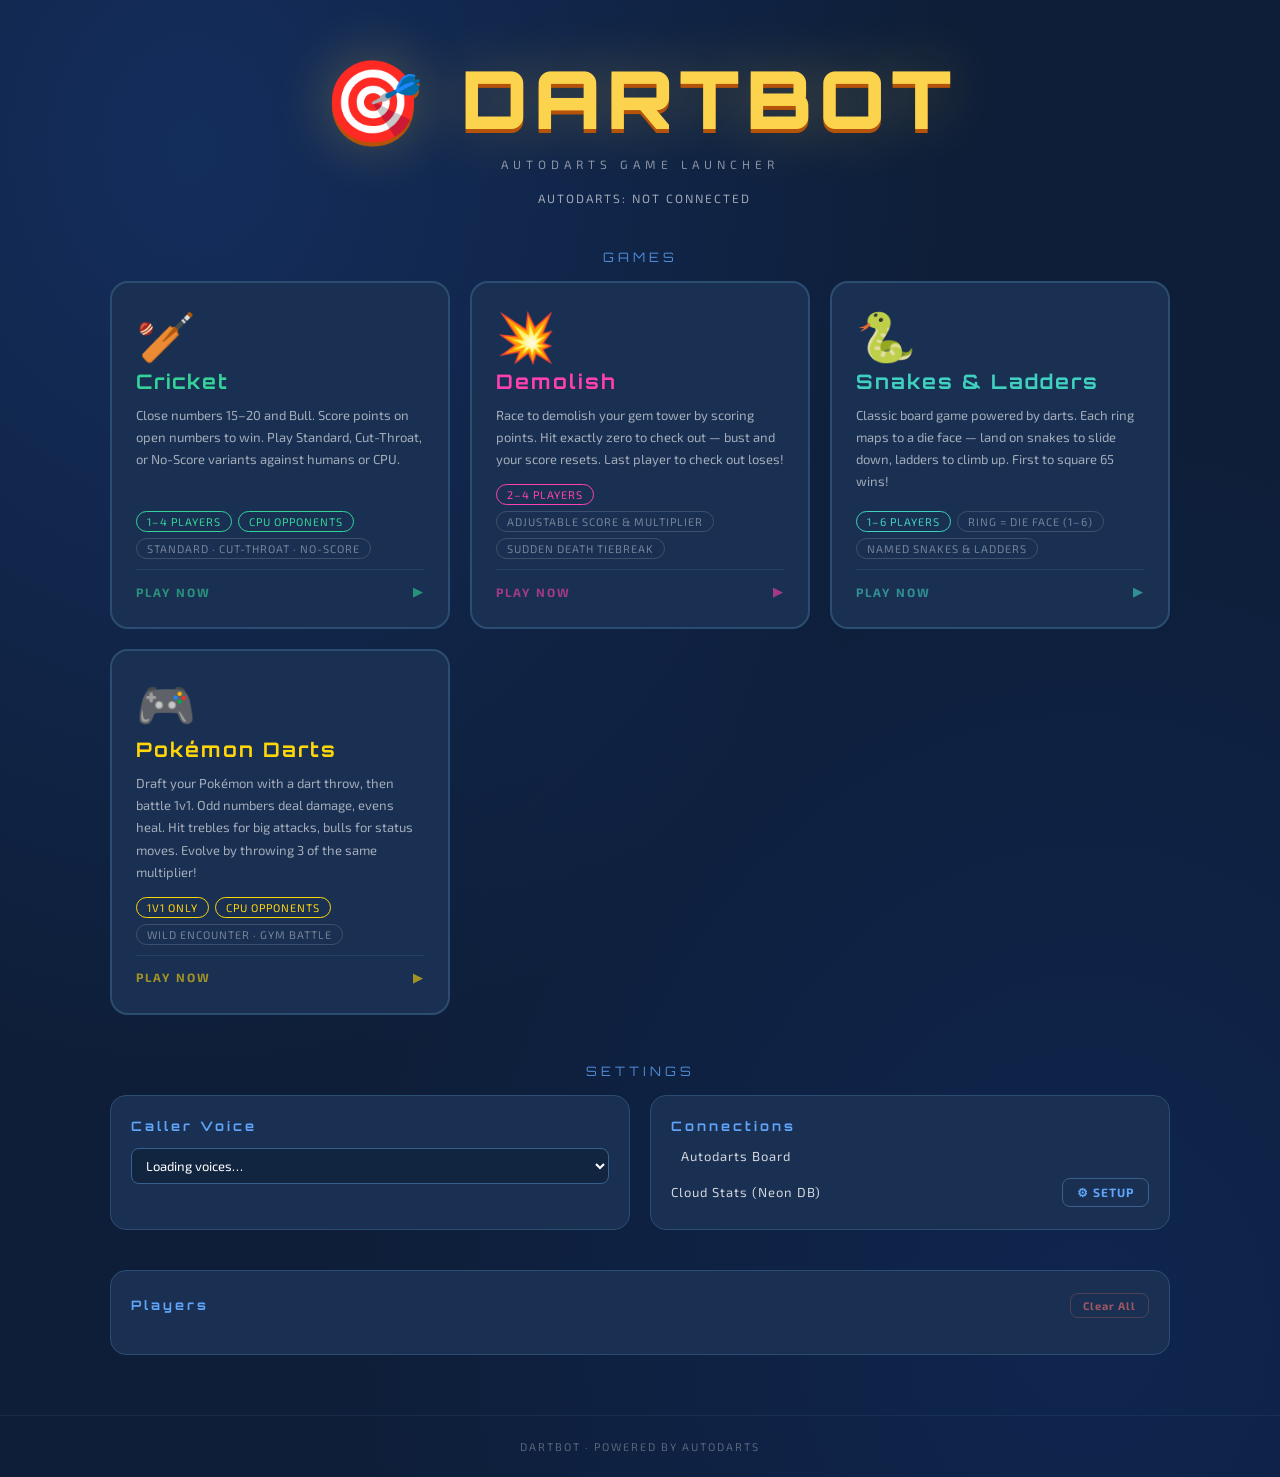
==== index.html @ d6255351 "Adjusting Cricket" ====
<!DOCTYPE html>
<html lang="en">
<head>
<meta charset="UTF-8">
<meta name="viewport" content="width=device-width, initial-scale=1.0">
<title>DartBot — Autodarts Games</title>
<link rel="icon" href="data:image/svg+xml,<svg xmlns=%22http://www.w3.org/2000/svg%22 viewBox=%220 0 100 100%22><text y=%22.9em%22 font-size=%2290%22>🎯</text></svg>">
<link href="https://fonts.googleapis.com/css2?family=Orbitron:wght@400;700;900&family=Exo+2:wght@300;400;600;700;900&family=Share+Tech+Mono&display=swap" rel="stylesheet">
<link rel="stylesheet" href="assets/css/game.css">
<script src="assets/js/autodarts.js"></script>
<script src="assets/js/utils.js"></script>
<style>
:root {
  --bg:#0e1e38; --bg2:#122540; --surface:#1a3052; --surface2:#1f3a62;
  --border:#2c4d72; --border2:#3a618e;
  --gold:#fcd34d; --gold-dim:#b45309;
  --text:#ffffff; --muted:#ffffff;
  --green:#34d399; --red:#f87171; --blue:#60a5fa; --amber:#fbbf24;
}

*{box-sizing:border-box;margin:0;padding:0;}

body {
  background: var(--bg);
  background-image:
    radial-gradient(ellipse at 15% 10%, rgba(40,100,220,.22) 0%, transparent 50%),
    radial-gradient(ellipse at 85% 90%, rgba(20,70,180,.18) 0%, transparent 50%);
  color: var(--text);
  font-family: 'Exo 2', sans-serif;
  min-height: 100vh;
  overflow-y: auto;
}

/* ── HEADER ── */
.header {
  display: flex;
  flex-direction: column;
  align-items: center;
  padding: 48px 24px 36px;
  text-align: center;
}
.logo {
  font-family: 'Orbitron', monospace;
  font-size: clamp(36px, 7vw, 80px);
  font-weight: 900;
  color: var(--gold);
  text-shadow: 0 4px 0 var(--gold-dim), 0 0 60px rgba(252,211,77,.3);
  letter-spacing: 6px;
}
.tagline {
  font-size: 12px;
  letter-spacing: 5px;
  text-transform: uppercase;
  color: var(--muted);
  opacity: .5;
  margin-top: 8px;
}
.ws-bar {
  display: flex;
  align-items: center;
  gap: 8px;
  font-size: 12px;
  letter-spacing: 2px;
  text-transform: uppercase;
  color: var(--muted);
  opacity: .6;
  margin-top: 20px;
}

/* ── SECTION LABEL ── */
.section-label {
  font-family: 'Orbitron', monospace;
  font-size: 13px;
  letter-spacing: 4px;
  color: var(--blue);
  opacity: .8;
  text-align: center;
  margin: 8px 0 16px;
}

/* ── MAIN LAYOUT ── */
.page-content {
  max-width: 1100px;
  margin: 0 auto;
  padding: 0 20px 60px;
  display: flex;
  flex-direction: column;
  gap: 40px;
}

/* ── GAME CARDS ── */
.games-grid {
  display: grid;
  grid-template-columns: repeat(auto-fit, minmax(280px, 1fr));
  gap: 20px;
}
.game-card {
  background: var(--surface);
  border: 2px solid var(--border);
  border-radius: 18px;
  padding: 28px 24px;
  display: flex;
  flex-direction: column;
  gap: 10px;
  text-decoration: none;
  color: var(--text);
  transition: all .2s;
  cursor: pointer;
  position: relative;
  overflow: hidden;
}
.game-card::before {
  content: '';
  position: absolute;
  top: 0; left: 0; right: 0;
  height: 3px;
  background: var(--card-accent, var(--gold));
  opacity: 0;
  transition: opacity .2s;
}
.game-card:hover {
  transform: translateY(-4px);
  border-color: var(--card-accent, var(--gold));
  box-shadow: 0 16px 40px rgba(0,0,0,.5), 0 0 0 1px var(--card-accent, var(--gold));
}
.game-card:hover::before { opacity: 1; }
.card-icon { font-size: 48px; line-height: 1; }
.card-title {
  font-family: 'Orbitron', monospace;
  font-size: 20px;
  font-weight: 700;
  letter-spacing: 2px;
  color: var(--card-accent, var(--gold));
}
.card-desc {
  font-size: 13px;
  line-height: 1.7;
  color: rgba(255,255,255,.6);
  flex: 1;
}
.card-tags { display: flex; flex-wrap: wrap; gap: 6px; margin-top: 4px; }
.tag {
  font-size: 11px;
  letter-spacing: 1px;
  text-transform: uppercase;
  padding: 3px 10px;
  border-radius: 20px;
  border: 1px solid rgba(255,255,255,.15);
  color: rgba(255,255,255,.4);
}
.tag.accent {
  border-color: var(--card-accent, var(--gold));
  color: var(--card-accent, var(--gold));
}
.card-play {
  display: flex;
  align-items: center;
  justify-content: space-between;
  margin-top: auto;
  padding-top: 14px;
  border-top: 1px solid var(--border);
  font-size: 12px;
  font-weight: 700;
  letter-spacing: 2px;
  text-transform: uppercase;
  color: var(--card-accent, var(--gold));
  opacity: .6;
  transition: opacity .2s;
}
.game-card:hover .card-play { opacity: 1; }

/* ── SETTINGS ROW ── */
.settings-row {
  display: grid;
  grid-template-columns: 1fr 1fr;
  gap: 20px;
}
@media (max-width: 600px) { .settings-row { grid-template-columns: 1fr; } }

.settings-card {
  background: var(--surface);
  border: 1px solid var(--border);
  border-radius: 16px;
  padding: 22px 20px;
  display: flex;
  flex-direction: column;
  gap: 14px;
}
.settings-card h3 {
  font-family: 'Orbitron', monospace;
  font-size: 13px;
  letter-spacing: 3px;
  color: var(--blue);
}
.settings-row-item {
  display: flex;
  align-items: center;
  gap: 10px;
}
.settings-label {
  font-size: 13px;
  letter-spacing: 1px;
  color: var(--muted);
  opacity: .8;
  flex: 1;
}
.settings-btn {
  background: none;
  border: 1px solid var(--border2);
  border-radius: 8px;
  color: var(--blue);
  font-family: 'Exo 2', sans-serif;
  font-size: 12px;
  font-weight: 700;
  letter-spacing: 1px;
  padding: 6px 14px;
  cursor: pointer;
  transition: all .2s;
}
.settings-btn:hover { border-color: var(--blue); background: rgba(96,165,250,.08); }
.voice-select {
  width: 100%;
  background: var(--bg2);
  border: 1px solid var(--border2);
  border-radius: 8px;
  color: var(--text);
  font-family: 'Exo 2', sans-serif;
  font-size: 13px;
  padding: 8px 10px;
  outline: none;
  cursor: pointer;
}
.voice-select option { background: var(--bg2); }

/* ── PLAYERS SECTION ── */
.players-section {
  background: var(--surface);
  border: 1px solid var(--border);
  border-radius: 16px;
  padding: 22px 20px;
  display: flex;
  flex-direction: column;
  gap: 14px;
}
.players-header {
  display: flex;
  align-items: center;
  justify-content: space-between;
}
.players-header h3 {
  font-family: 'Orbitron', monospace;
  font-size: 13px;
  letter-spacing: 3px;
  color: var(--blue);
}
.player-row-home {
  display: flex;
  align-items: center;
  gap: 12px;
  padding: 10px 12px;
  border-radius: 10px;
  background: var(--bg2);
  border: 1px solid var(--border);
}
.player-flag-home { width: 32px; height: 21px; flex-shrink: 0; }
.player-name-home { font-weight: 700; font-size: 15px; flex: 1; }
.player-stat { font-family: 'Share Tech Mono', monospace; font-size: 12px; color: var(--muted); opacity: .7; min-width: 60px; text-align: right; }
.player-mpr-home { font-family: 'Share Tech Mono', monospace; font-size: 15px; color: var(--gold); font-weight: 700; min-width: 70px; text-align: right; }
.player-delete {
  background: none;
  border: none;
  color: var(--red);
  opacity: .4;
  font-size: 16px;
  cursor: pointer;
  padding: 4px 6px;
  transition: opacity .2s;
  border-radius: 6px;
}
.player-delete:hover { opacity: 1; background: rgba(248,113,113,.1); }
.players-empty {
  text-align: center;
  padding: 24px;
  color: var(--muted);
  opacity: .4;
  font-size: 14px;
}
.danger-btn {
  background: none;
  border: 1px solid rgba(248,113,113,.4);
  border-radius: 8px;
  color: var(--red);
  opacity: .6;
  font-family: 'Exo 2', sans-serif;
  font-size: 11px;
  font-weight: 700;
  letter-spacing: 1px;
  padding: 5px 12px;
  cursor: pointer;
  transition: all .2s;
}
.danger-btn:hover { opacity: 1; background: rgba(248,113,113,.08); }

/* ── FOOTER ── */
.footer {
  text-align: center;
  padding: 24px;
  font-size: 11px;
  letter-spacing: 2px;
  color: var(--muted);
  opacity: .3;
  text-transform: uppercase;
  border-top: 1px solid var(--border);
}
</style>
</head>
<body>

<header class="header">
  <div class="logo">🎯 DARTBOT</div>
  <div class="tagline">Autodarts Game Launcher</div>
  <div class="ws-bar">
    <div class="ws-dot" id="setup-ws-dot"></div>
    <span id="setup-ws-label">Autodarts: Not Connected</span>
  </div>
</header>

<div class="page-content">

  <!-- GAMES -->
  <div>
    <div class="section-label">GAMES</div>
    <div class="games-grid">

      <a class="game-card" href="games/Cricket3.html" style="--card-accent:#34d399;">
        <div class="card-icon">🏏</div>
        <div class="card-title">Cricket</div>
        <div class="card-desc">Close numbers 15–20 and Bull. Score points on open numbers to win. Play Standard, Cut-Throat, or No-Score variants against humans or CPU.</div>
        <div class="card-tags">
          <span class="tag accent">1–4 players</span>
          <span class="tag accent">CPU opponents</span>
          <span class="tag">Standard · Cut-Throat · No-Score</span>
        </div>
        <div class="card-play">Play Now <span>▶</span></div>
      </a>

      <a class="game-card" href="games/Demolish.html" style="--card-accent:#ff40b0;">
        <div class="card-icon">💥</div>
        <div class="card-title">Demolish</div>
        <div class="card-desc">Race to demolish your gem tower by scoring points. Hit exactly zero to check out — bust and your score resets. Last player to check out loses!</div>
        <div class="card-tags">
          <span class="tag accent">2–4 players</span>
          <span class="tag">Adjustable score &amp; multiplier</span>
          <span class="tag">Sudden Death tiebreak</span>
        </div>
        <div class="card-play">Play Now <span>▶</span></div>
      </a>

      <a class="game-card" href="games/Snakes and Ladders.html" style="--card-accent:#40d0c0;">
        <div class="card-icon">🐍</div>
        <div class="card-title">Snakes &amp; Ladders</div>
        <div class="card-desc">Classic board game powered by darts. Each ring maps to a die face — land on snakes to slide down, ladders to climb up. First to square 65 wins!</div>
        <div class="card-tags">
          <span class="tag accent">1–6 players</span>
          <span class="tag">Ring = die face (1–6)</span>
          <span class="tag">Named snakes &amp; ladders</span>
        </div>
        <div class="card-play">Play Now <span>▶</span></div>
      </a>

      <a class="game-card" href="games/Pokemon.html" style="--card-accent:#ffd60a;">
        <div class="card-icon">🎮</div>
        <div class="card-title">Pokémon Darts</div>
        <div class="card-desc">Draft your Pokémon with a dart throw, then battle 1v1. Odd numbers deal damage, evens heal. Hit trebles for big attacks, bulls for status moves. Evolve by throwing 3 of the same multiplier!</div>
        <div class="card-tags">
          <span class="tag accent">1v1 only</span>
          <span class="tag accent">CPU opponents</span>
          <span class="tag">Wild Encounter · Gym Battle</span>
        </div>
        <div class="card-play">Play Now <span>▶</span></div>
      </a>

    </div>
  </div>

  <!-- SETTINGS -->
  <div>
    <div class="section-label">SETTINGS</div>
    <div class="settings-row">

      <div class="settings-card">
        <h3>Caller Voice</h3>
        <select id="voice-picker" class="voice-select" onchange="setVoice(this.value)">
          <option>Loading voices…</option>
        </select>
      </div>

      <div class="settings-card">
        <h3>Connections</h3>
        <div class="settings-row-item">
          <div class="ws-dot" id="conn-ws-dot"></div>
          <span class="settings-label">Autodarts Board</span>
        </div>
        <div class="settings-row-item">
          <span class="settings-label">Cloud Stats (Neon DB)</span>
          <button class="settings-btn" onclick="promptNeonString()">⚙ SETUP</button>
        </div>
      </div>

    </div>
  </div>

  <!-- PLAYERS -->
  <div class="players-section">
    <div class="players-header">
      <h3>Players</h3>
      <button class="danger-btn" onclick="clearAllPlayers()">Clear All</button>
    </div>
    <div id="player-roster"></div>
  </div>

</div>

<footer class="footer">DartBot · Powered by Autodarts</footer>

<script>
const LS_KEY = 'dartbot_players';

function renderFlag(code) {
  let c = String(code || 'sco').toLowerCase();
  if (c === 'sco') return `<svg viewBox="0 0 60 40" style="width:100%;height:100%;border-radius:3px;box-shadow:0 0 3px rgba(0,0,0,.4);"><rect width="60" height="40" fill="#005eb8"/><path d="M0,0 L60,40 M60,0 L0,40" stroke="#fff" stroke-width="6"/></svg>`;
  if (c === 'eng') return `<svg viewBox="0 0 60 40" style="width:100%;height:100%;border-radius:3px;box-shadow:0 0 3px rgba(0,0,0,.4);"><rect width="60" height="40" fill="#fff"/><path d="M30,0 L30,40 M0,20 L60,20" stroke="#ce1126" stroke-width="8"/></svg>`;
  if (c === 'wal') return `<svg viewBox="0 0 60 40" style="width:100%;height:100%;border-radius:3px;box-shadow:0 0 3px rgba(0,0,0,.4);"><rect width="60" height="20" fill="#fff"/><rect y="20" width="60" height="20" fill="#00ab39"/><ellipse cx="30" cy="24" rx="10" ry="14" fill="#ce1126"/></svg>`;
  if (c === 'ned') return `<svg viewBox="0 0 60 40" style="width:100%;height:100%;border-radius:3px;box-shadow:0 0 3px rgba(0,0,0,.4);"><rect width="60" height="40" fill="#fff"/><rect width="60" height="13.3" fill="#AE1C28"/><rect y="26.7" width="60" height="13.3" fill="#21468B"/></svg>`;
  return `<svg viewBox="0 0 60 40" style="width:100%;height:100%;border-radius:3px;"><rect width="60" height="40" fill="#334"/></svg>`;
}

function getSavedPlayers() {
  try { return JSON.parse(localStorage.getItem(LS_KEY) || '{}'); } catch { return {}; }
}

function savedMPR(s) {
  return s.darts > 0 ? (s.marks / (s.darts / 3)).toFixed(2) : '—';
}

function renderRoster() {
  const all = getSavedPlayers();
  const el = document.getElementById('player-roster');
  const entries = Object.entries(all).sort((a, b) => {
    const mA = a[1].darts > 0 ? a[1].marks / (a[1].darts / 3) : 0;
    const mB = b[1].darts > 0 ? b[1].marks / (b[1].darts / 3) : 0;
    return mB - mA;
  });

  if (!entries.length) {
    el.innerHTML = '<div class="players-empty">No players tracked yet — play a game to start building stats.</div>';
    return;
  }

  el.innerHTML = entries.map(([name, s]) => {
    const mpr = savedMPR(s);
    const winPct = s.games > 0 ? Math.round((s.wins / s.games) * 100) : 0;
    return `<div class="player-row-home">
      <div class="player-flag-home">${renderFlag(s.flag)}</div>
      <div class="player-name-home">${escapeHTML(name)}</div>
      <div class="player-stat">${s.games} games</div>
      <div class="player-stat">${winPct}% wins</div>
      <div class="player-mpr-home">${mpr} MPR</div>
      <button class="player-delete" onclick="deletePlayer('${escapeHTML(name).replace(/'/g,"\\'")}')">✕</button>
    </div>`;
  }).join('');
}

function escapeHTML(s) {
  return String(s).replace(/&/g,'&amp;').replace(/</g,'&lt;').replace(/>/g,'&gt;').replace(/"/g,'&quot;');
}

function deletePlayer(name) {
  const all = getSavedPlayers();
  delete all[name];
  try { localStorage.setItem(LS_KEY, JSON.stringify(all)); } catch {}
  renderRoster();
}

function clearAllPlayers() {
  if (!confirm('Delete all player stats? This cannot be undone.')) return;
  try { localStorage.removeItem(LS_KEY); } catch {}
  renderRoster();
}

function promptNeonString() {
  const current = localStorage.getItem('neon_db_string') || '';
  const res = prompt('Enter your Neon Database Connection String:\n(Leave blank to play offline)', current);
  if (res !== null) {
    if (res.trim() === '') {
      localStorage.removeItem('neon_db_string');
      alert('Database connection disabled.');
    } else {
      localStorage.setItem('neon_db_string', res.trim());
      alert('Saved! Connection will activate when you start a game.');
    }
  }
}

// Mirror the autodarts dot to the second indicator
function syncConnDot() {
  const src = document.getElementById('setup-ws-dot');
  const dst = document.getElementById('conn-ws-dot');
  if (!src || !dst) return;
  dst.className = src.className;
}

document.addEventListener('DOMContentLoaded', () => {
  initAutodarts(() => { syncConnDot(); });
  initSpeech();
  renderRoster();

  // Keep conn dot in sync
  const observer = new MutationObserver(syncConnDot);
  const dot = document.getElementById('setup-ws-dot');
  if (dot) observer.observe(dot, { attributes: true });
});
</script>
</body>
</html>
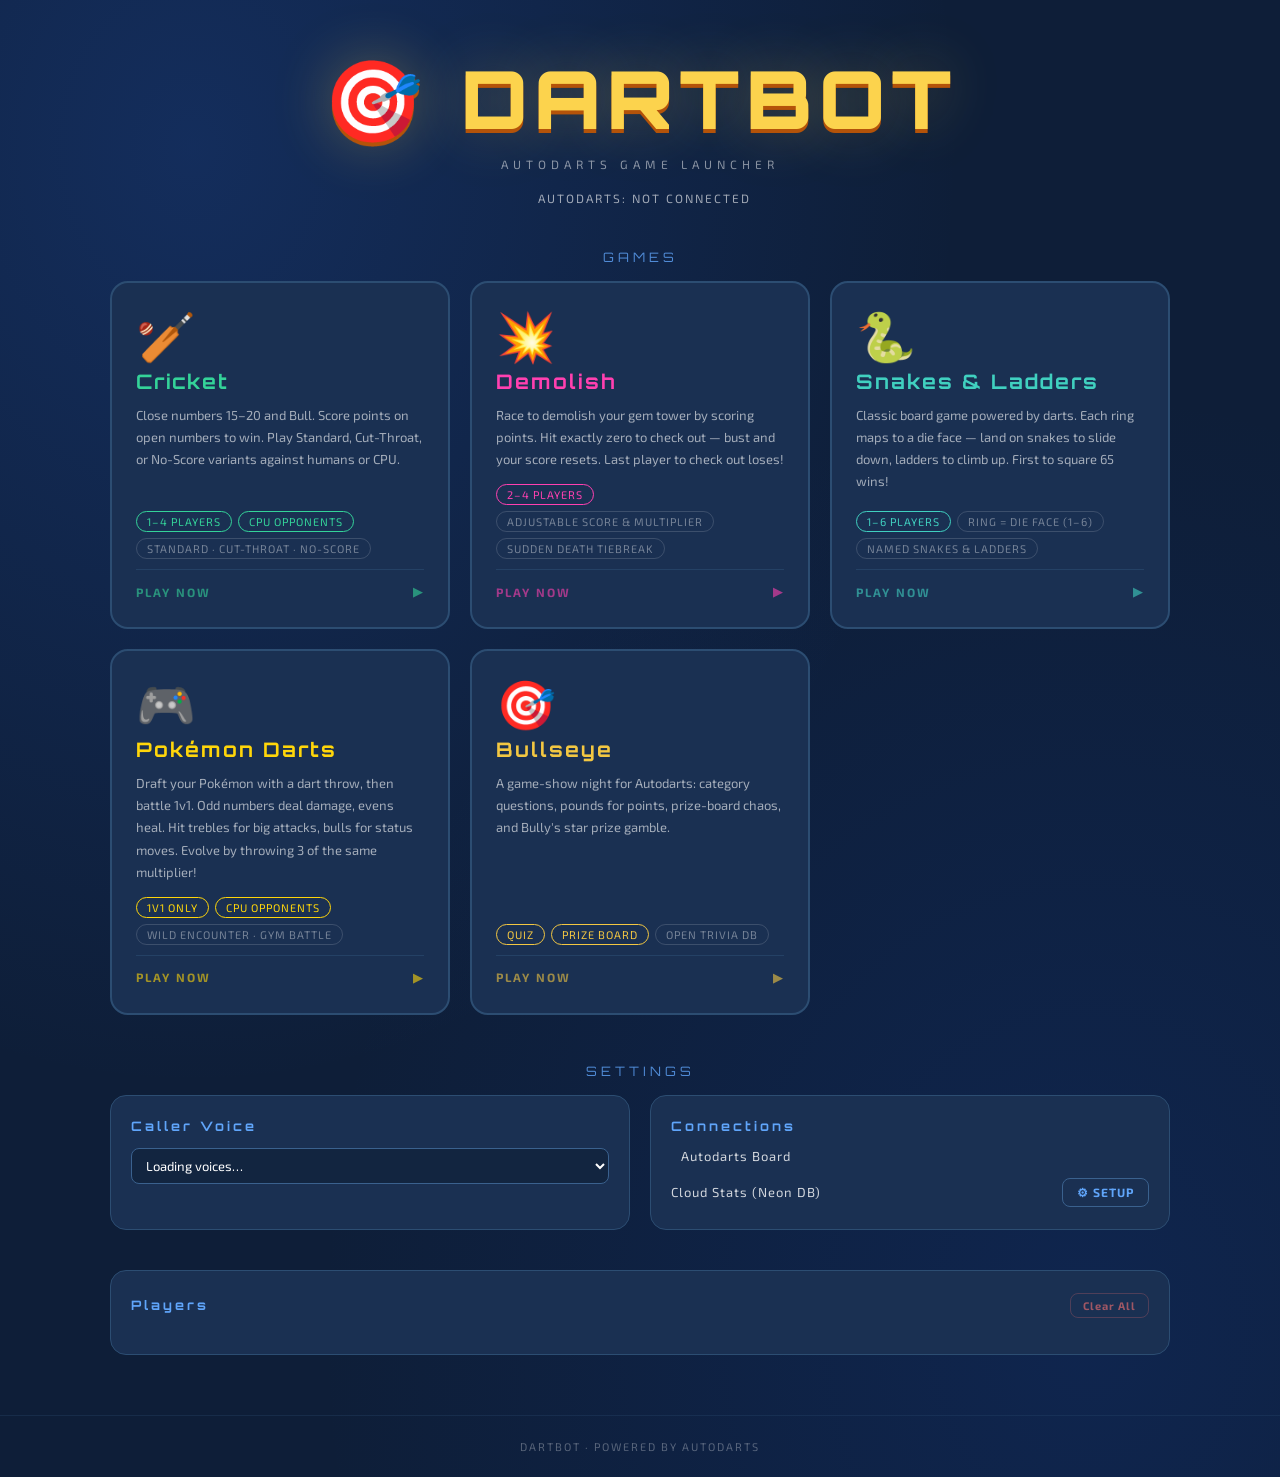
==== commit eb5162f6: "Add Bullseye game mode" ====
--- a/index.html
+++ b/index.html
@@ -380,6 +380,18 @@
         <div class="card-play">Play Now <span>▶</span></div>
       </a>
 
+      <a class="game-card" href="games/Bullseye.html" style="--card-accent:#f3c742;">
+        <div class="card-icon">🎯</div>
+        <div class="card-title">Bullseye</div>
+        <div class="card-desc">A game-show night for Autodarts: category questions, pounds for points, prize-board chaos, and Bully's star prize gamble.</div>
+        <div class="card-tags">
+          <span class="tag accent">Quiz</span>
+          <span class="tag accent">Prize board</span>
+          <span class="tag">Open Trivia DB</span>
+        </div>
+        <div class="card-play">Play Now <span>▶</span></div>
+      </a>
+
     </div>
   </div>
 
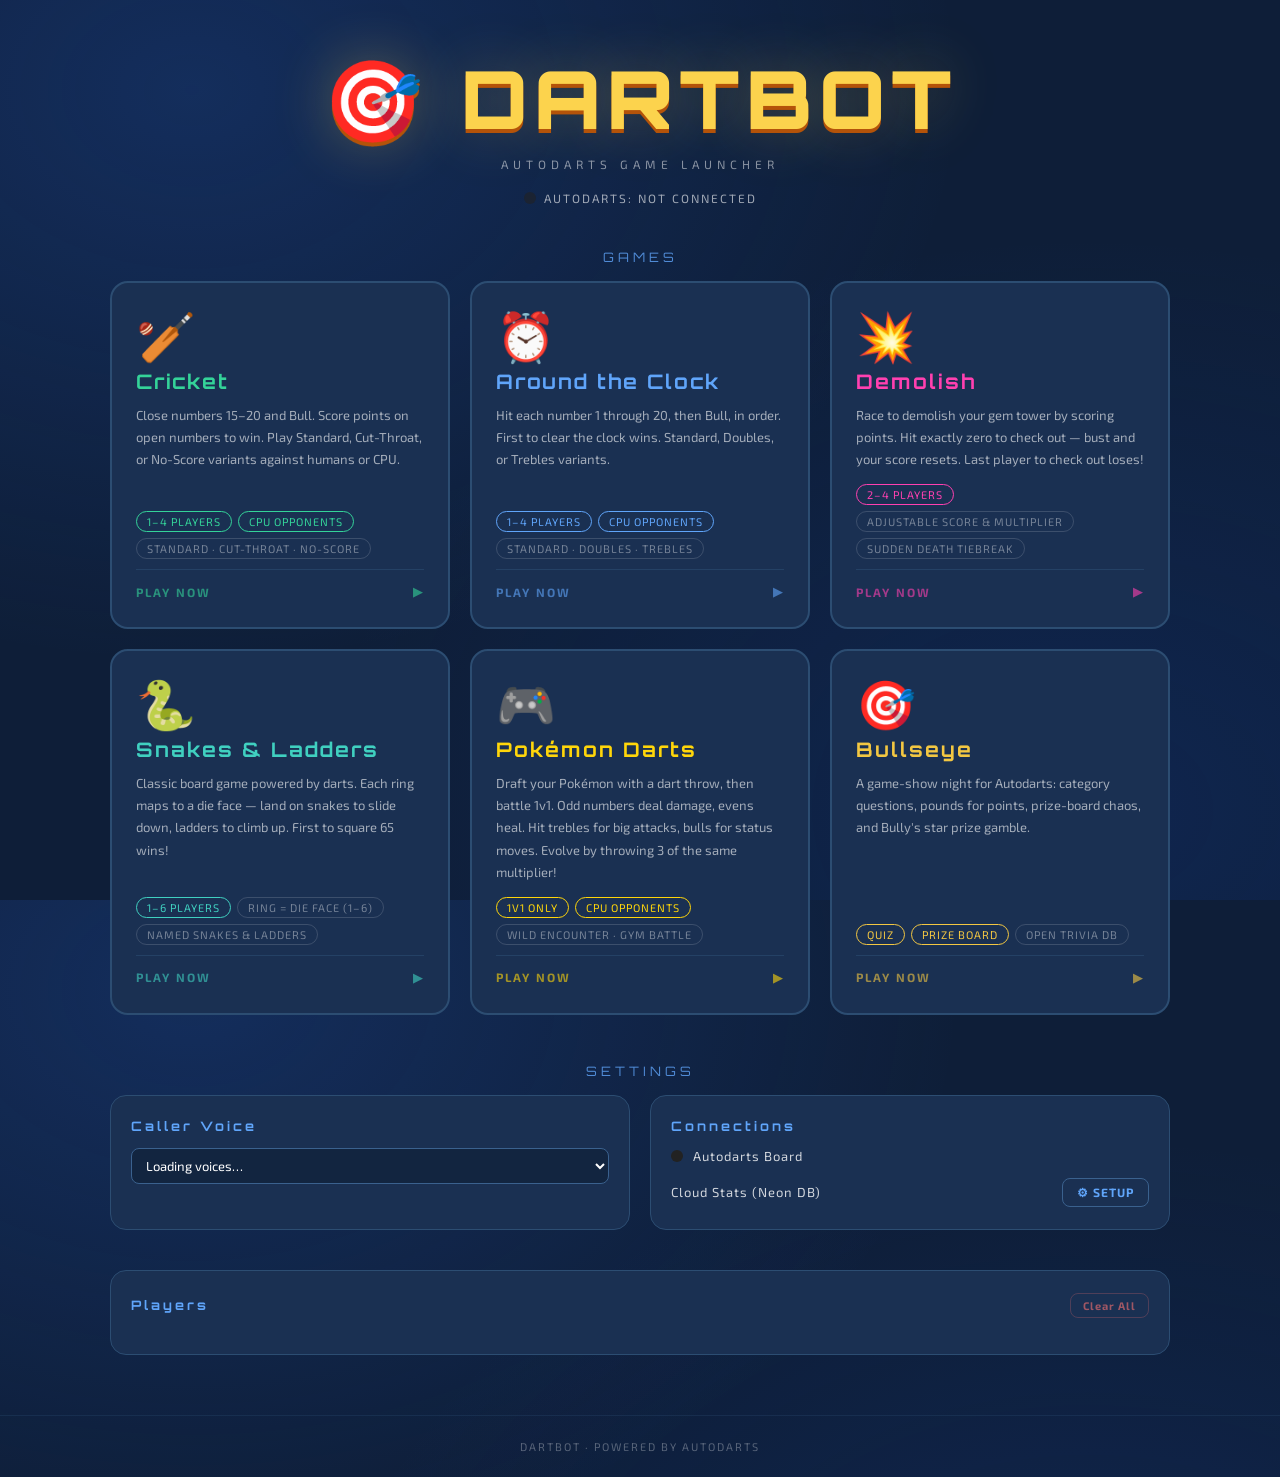
==== commit b49668da: "Adjusting Cricket" ====
--- a/index.html
+++ b/index.html
@@ -332,7 +332,7 @@
     <div class="section-label">GAMES</div>
     <div class="games-grid">
 
-      <a class="game-card" href="games/Cricket3.html" style="--card-accent:#34d399;">
+      <a class="game-card" href="games/cricket.html" style="--card-accent:#34d399;">
         <div class="card-icon">🏏</div>
         <div class="card-title">Cricket</div>
         <div class="card-desc">Close numbers 15–20 and Bull. Score points on open numbers to win. Play Standard, Cut-Throat, or No-Score variants against humans or CPU.</div>
@@ -340,6 +340,18 @@
           <span class="tag accent">1–4 players</span>
           <span class="tag accent">CPU opponents</span>
           <span class="tag">Standard · Cut-Throat · No-Score</span>
+        </div>
+        <div class="card-play">Play Now <span>▶</span></div>
+      </a>
+
+      <a class="game-card" href="games/around-the-clock.html" style="--card-accent:#60a5fa;">
+        <div class="card-icon">⏰</div>
+        <div class="card-title">Around the Clock</div>
+        <div class="card-desc">Hit each number 1 through 20, then Bull, in order. First to clear the clock wins. Standard, Doubles, or Trebles variants.</div>
+        <div class="card-tags">
+          <span class="tag accent">1–4 players</span>
+          <span class="tag accent">CPU opponents</span>
+          <span class="tag">Standard · Doubles · Trebles</span>
         </div>
         <div class="card-play">Play Now <span>▶</span></div>
       </a>
--- a/assets/css/game.css
+++ b/assets/css/game.css
@@ -0,0 +1,379 @@
+/* game.css — Shared CSS for all DartBot games */
+
+/* ── RESET ────────────────────────────────────────────────── */
+*, *::before, *::after { box-sizing: border-box; margin: 0; padding: 0; }
+
+/* ── THEME ────────────────────────────────────────────────── */
+:root {
+  --bg:#0e1e38;
+  --bg2:#122540;
+  --surface:#1a3052;
+  --surface2:#1f3a62;
+  --border:#2c4d72;
+  --border2:#3a618e;
+  --gold:#fcd34d;
+  --gold-dim:#b45309;
+  --text:#ffffff;
+  --muted:#ffffff;
+  --green:#34d399;
+  --green2:#059669;
+  --green3:#022c20;
+  --red:#f87171;
+  --red2:#991b1b;
+  --amber:#fbbf24;
+  --blue:#60a5fa;
+  --blue2:#2563eb;
+  --white:#ffffff;
+  --cyan:#22d3ee;
+}
+
+body {
+  background: var(--bg);
+  background-image:
+    radial-gradient(ellipse at 15% 10%, rgba(40,100,220,.22) 0%, transparent 50%),
+    radial-gradient(ellipse at 85% 90%, rgba(20,70,180,.18) 0%, transparent 50%);
+  color: var(--text);
+  font-family: 'Exo 2', sans-serif;
+  height: 100vh;
+  overflow: hidden;
+  user-select: none;
+}
+
+/* ── SCREEN SYSTEM ────────────────────────────────────────── */
+.screen { display: none; width: 100vw; height: 100vh; }
+.screen.active { display: flex; }
+
+/* ── SCROLLBAR ────────────────────────────────────────────── */
+::-webkit-scrollbar { width: 4px; }
+::-webkit-scrollbar-thumb { background: rgba(255,255,255,.15); border-radius: 2px; }
+
+/* ── SETUP SCREEN ─────────────────────────────────────────── */
+#setup {
+  flex-direction: column;
+  align-items: center;
+  justify-content: flex-start;
+  padding: 32px 24px;
+  overflow-y: auto;
+  gap: 20px;
+}
+.setup-title {
+  font-family: 'Orbitron', monospace;
+  font-size: 42px; font-weight: 900;
+  color: #fff;
+  letter-spacing: 8px;
+  flex-shrink: 0;
+  padding-top: 8px;
+}
+.setup-title span { color: #fff; }
+
+.setup-card {
+  width: 100%; max-width: 760px;
+  background: var(--surface);
+  border: 2px solid var(--border2);
+  border-radius: 16px;
+  padding: 20px 24px;
+  flex-shrink: 0;
+  box-shadow: 0 12px 32px rgba(0,0,0,0.3);
+}
+.setup-card h3 {
+  font-family: 'Orbitron', monospace;
+  font-size: 16px; letter-spacing: 4px;
+  color: #fff;
+  text-transform: uppercase;
+  margin-bottom: 16px;
+}
+
+/* ── VARIANT / RULES SELECTOR ─────────────────────────────── */
+.variant-grid { display: flex; gap: 12px; flex-wrap: wrap; }
+.variant-btn {
+  flex: 1; min-width: 130px;
+  padding: 14px 12px;
+  background: var(--surface2);
+  border: 2px solid var(--border);
+  border-radius: 10px;
+  color: var(--muted);
+  font-family: 'Exo 2', sans-serif;
+  font-size: 16px; font-weight: 700;
+  cursor: pointer; transition: all .18s;
+  text-align: center; letter-spacing: 1px;
+}
+.variant-btn:hover { border-color: var(--blue); color: var(--text); }
+.variant-btn.sel { background: var(--blue2); border-color: var(--blue); color: var(--white); }
+.variant-desc {
+  margin-top: 12px; font-size: 16px; color: #fff;
+  line-height: 1.6; min-height: 36px;
+}
+
+/* ── PLAYERS CARD ─────────────────────────────────────────── */
+#player-list { display: flex; flex-direction: column; gap: 10px; }
+.player-row {
+  display: flex; align-items: center; gap: 14px;
+  background: var(--surface2);
+  border: 2px solid var(--border);
+  border-radius: 10px;
+  padding: 10px 16px;
+}
+.flag-wrap { width: 42px; height: 28px; flex-shrink: 0; display: flex; align-items: center; justify-content: center; }
+.player-row-name { font-size: 20px; font-weight: 700; color: var(--text); flex: 1; }
+.player-row-badge {
+  font-size: 12px; letter-spacing: 2px; font-weight: 800;
+  padding: 4px 12px; border-radius: 12px;
+}
+.badge-human { background: rgba(80,144,224,.15); color: #fff; border: 1px solid rgba(80,144,224,.3); }
+.badge-cpu { background: rgba(200,168,75,.15); color: #fff; border: 1px solid rgba(200,168,75,.3); }
+.remove-btn {
+  background: none; border: none; color: var(--muted); cursor: pointer;
+  font-size: 28px; width: 48px; height: 48px;
+  display: flex; align-items: center; justify-content: center;
+  border-radius: 6px; transition: all .15s;
+}
+.remove-btn:hover { color: var(--red); background: rgba(224,72,72,.1); }
+
+.add-btns { display: flex; gap: 12px; margin-top: 12px; }
+.add-btn {
+  flex: 1; padding: 16px;
+  background: none; border: 2px dashed var(--border2);
+  border-radius: 10px; color: var(--muted);
+  font-family: 'Exo 2', sans-serif; font-size: 18px; font-weight: 700;
+  cursor: pointer; transition: all .2s; letter-spacing: 1px;
+}
+.add-btn:hover { border-color: var(--blue); color: var(--blue); }
+.add-btn:disabled { opacity: .3; cursor: not-allowed; }
+
+/* ── RECENT PLAYERS ───────────────────────────────────────── */
+.recent-players { margin-top: 14px; display: flex; flex-wrap: wrap; align-items: center; gap: 10px; min-height: 0; }
+.recent-label { font-size: 13px; letter-spacing: 2px; text-transform: uppercase; color: var(--muted); margin-right: 4px; }
+.recent-chip {
+  background: var(--surface2); border: 2px solid var(--border2);
+  border-radius: 30px; padding: 12px 20px;
+  color: var(--text); font-family: 'Exo 2', sans-serif;
+  font-size: 16px; font-weight: 700; cursor: pointer;
+  transition: all .15s; display: flex; align-items: center; gap: 6px;
+}
+.recent-chip:hover { border-color: var(--blue); color: var(--blue); }
+.chip-stat { font-size: 14px; color: var(--muted); font-weight: 400; }
+
+/* ── MODALS ───────────────────────────────────────────────── */
+.modal-overlay {
+  display: none; position: fixed; inset: 0;
+  background: rgba(0,0,0,.85); backdrop-filter: blur(6px);
+  z-index: 200; align-items: center; justify-content: center;
+}
+.modal-overlay.open { display: flex; }
+.modal-input {
+  width: 100%; background: var(--surface); border: 2px solid var(--border2);
+  color: var(--text); font-family: 'Exo 2', sans-serif; font-size: 18px; font-weight: 700;
+  padding: 14px; border-radius: 10px; outline: none; margin-bottom: 16px;
+}
+.modal-input:focus { border-color: var(--blue); }
+.cpu-modal-box {
+  background: var(--bg2);
+  border: 2px solid var(--border2);
+  border-radius: 18px; padding: 28px;
+  width: min(680px, 96vw); max-height: 85vh; overflow-y: auto;
+}
+.cpu-modal-box h2 {
+  font-family: 'Orbitron', monospace; font-size: 16px;
+  letter-spacing: 4px; color: #fff; margin-bottom: 20px;
+}
+.cpu-grid {
+  display: grid;
+  grid-template-columns: repeat(auto-fill, minmax(160px, 1fr));
+  gap: 14px;
+}
+.cpu-pick-card {
+  background: var(--surface); border: 2px solid var(--border2);
+  border-radius: 12px; padding: 18px 14px;
+  cursor: pointer; transition: all .18s;
+  text-align: center; display: flex; flex-direction: column; align-items: center; gap: 10px;
+}
+.cpu-pick-card:hover { border-color: var(--gold); transform: translateY(-3px); box-shadow: 0 8px 24px rgba(200,168,75,.2); }
+.cpu-pick-name { font-size: 16px; font-weight: 800; color: var(--text); }
+.cpu-pick-mpr { font-size: 14px; color: #fff; font-weight: 700; }
+.cpu-mpr-bar { width: 90%; height: 6px; background: var(--surface2); border-radius: 3px; overflow: hidden; }
+.cpu-mpr-fill { height: 100%; background: linear-gradient(90deg, var(--blue2), var(--blue)); border-radius: 3px; }
+.cpu-modal-cancel {
+  margin-top: 20px; width: 100%; padding: 12px;
+  background: none; border: 2px solid var(--border2);
+  border-radius: 10px; color: var(--muted);
+  font-family: 'Exo 2', sans-serif; font-size: 15px; font-weight: 700;
+  cursor: pointer; transition: all .2s;
+}
+.cpu-modal-cancel:hover { border-color: var(--red); color: var(--red); }
+
+/* ── START BUTTON ─────────────────────────────────────────── */
+.start-btn {
+  width: 100%; max-width: 760px;
+  padding: 20px;
+  background: linear-gradient(135deg, #1e5090, #0f2e60);
+  border: 2px solid #93c5fd;
+  border-radius: 14px;
+  color: var(--white);
+  font-family: 'Orbitron', monospace;
+  font-size: 22px; letter-spacing: 6px; font-weight: 700;
+  cursor: pointer;
+  box-shadow: 0 6px 0 #09152a, 0 0 28px rgba(96,165,250,.5), 0 12px 32px rgba(96,165,250,.3);
+  transition: all .2s; flex-shrink: 0;
+}
+.start-btn:hover { transform: translateY(-3px); box-shadow: 0 9px 0 #09152a, 0 0 42px rgba(96,165,250,.65), 0 16px 42px rgba(96,165,250,.4); }
+.start-btn:disabled { opacity: .28; cursor: not-allowed; transform: none; box-shadow: none; border-color: var(--border2); }
+
+/* ── SETTINGS CARD ────────────────────────────────────────── */
+.settings-grid {
+  display: flex; flex-direction: row;
+  justify-content: space-between;
+  gap: 10px;
+}
+.setting-row {
+  display: flex; align-items: center; gap: 10px;
+  cursor: pointer; font-size: 14px; color: var(--muted);
+  padding: 2px 0;
+}
+.setting-row input[type="checkbox"] {
+  width: 16px; height: 16px; accent-color: var(--blue);
+  cursor: pointer; flex-shrink: 0;
+}
+.setting-actions {
+  display: flex; justify-content: center; gap: 32px;
+  margin-top: 10px; padding-top: 10px;
+  border-top: 1px solid var(--border);
+}
+.setting-action-btn {
+  background: none; border: none;
+  color: var(--muted); opacity: .5;
+  font-family: 'Exo 2', sans-serif; font-size: 13px; letter-spacing: 1px;
+  cursor: pointer; padding: 4px 0;
+  transition: opacity .15s, color .15s;
+}
+.setting-action-btn:hover { opacity: 1; color: var(--blue); }
+
+/* ── STATS MODAL ──────────────────────────────────────────── */
+.stats-modal-box {
+  background: var(--surface);
+  border: 2px solid var(--border2);
+  border-radius: 18px;
+  padding: 28px 24px 20px;
+  width: min(680px, 96vw);
+  max-height: 85vh;
+  overflow-y: auto;
+  display: flex;
+  flex-direction: column;
+  gap: 16px;
+}
+.stats-modal-box h2 {
+  font-family: 'Orbitron', monospace;
+  color: var(--blue);
+  letter-spacing: 4px;
+  font-size: 18px;
+  text-align: center;
+}
+.stats-table { width: 100%; border-collapse: collapse; font-size: 14px; }
+.stats-table th {
+  font-family: 'Orbitron', monospace;
+  font-size: 11px; letter-spacing: 2px;
+  color: var(--muted); opacity: .7;
+  padding: 8px 10px;
+  border-bottom: 1px solid var(--border);
+  text-align: left;
+}
+.stats-table td {
+  padding: 10px 10px;
+  border-bottom: 1px solid rgba(44,77,114,.4);
+  color: var(--text);
+  vertical-align: middle;
+}
+.stats-table tbody tr:hover td { background: rgba(96,165,250,.05); }
+.stats-rank { color: var(--muted); opacity: .5; font-size: 12px; width: 24px; }
+.stats-name { font-weight: 600; display: flex; align-items: center; gap: 8px; }
+.stats-mpr { font-family: 'Share Tech Mono', monospace; color: var(--gold); font-size: 15px; font-weight: 700; }
+.stats-empty { color: var(--muted); opacity: .6; text-align: center; padding: 32px 0; font-size: 14px; }
+
+/* ── WS STATUS ────────────────────────────────────────────── */
+.ws-row { display: flex; align-items: center; gap: 10px; }
+.ws-dot { width: 12px; height: 12px; border-radius: 50%; background: #222; transition: background .3s; flex-shrink: 0; }
+.ws-dot.on { background: var(--cyan); box-shadow: 0 0 12px var(--cyan); }
+.ws-label { font-size: 14px; color: var(--muted); }
+
+/* ── WINNER SCREEN ────────────────────────────────────────── */
+#winner { flex-direction: column; align-items: center; justify-content: center; gap: 24px; }
+.winner-layout {
+  display: flex; flex-direction: column; align-items: center;
+  gap: 16px; max-width: 760px; width: 92%; padding: 24px;
+  overflow-y: auto; max-height: 100vh;
+}
+.win-card {
+  background: var(--surface); border: 2px solid var(--gold);
+  border-radius: 24px; padding: 56px 64px; text-align: center;
+  animation: winPop .5s cubic-bezier(.34,1.56,.64,1);
+  box-shadow: 0 0 80px rgba(200,168,75,.25);
+}
+@keyframes winPop { from { transform: scale(.6); opacity: 0; } to { transform: scale(1); opacity: 1; } }
+.win-trophy { font-size: 72px; margin-bottom: 16px; }
+.win-label { font-family: 'Orbitron', monospace; font-size: 16px; letter-spacing: 6px; color: #fff; margin-bottom: 12px; }
+.win-name { font-family: 'Orbitron', monospace; font-size: 48px; font-weight: 900; color: #fff; }
+.win-score { font-family: 'Share Tech Mono', monospace; font-size: 18px; color: #fff; margin-top: 12px; }
+#win-others { display: flex; flex-wrap: wrap; gap: 14px; justify-content: center; width: 100%; }
+.win-other-card {
+  background: var(--surface); border: 2px solid var(--border2);
+  border-radius: 14px; padding: 16px 20px; text-align: center;
+  flex: 1; min-width: 140px;
+}
+.win-other-name { font-size: 18px; font-weight: 700; color: var(--text); }
+.win-other-score { font-size: 16px; color: #fff; margin-top: 6px; }
+.win-buttons { display: flex; gap: 14px; flex-wrap: wrap; justify-content: center; width: 100%; }
+.win-btn {
+  flex: 1; min-width: 160px;
+  padding: 16px 20px;
+  background: var(--surface); border: 2px solid var(--border2);
+  border-radius: 12px; color: var(--text);
+  font-family: 'Orbitron', monospace; font-size: 14px; letter-spacing: 3px;
+  cursor: pointer; transition: all .2s;
+}
+.win-btn:hover { border-color: var(--blue); color: var(--blue); }
+.win-btn-primary { background: linear-gradient(135deg, #1e5090, #0f2e60); border-color: var(--blue); color: var(--white); }
+.win-btn-primary:hover { transform: translateY(-3px); box-shadow: 0 8px 24px rgba(96,165,250,.35); }
+.win-btn-danger:hover { border-color: var(--red); color: var(--red); }
+.cpu-modal-cancel:hover { border-color: var(--red); color: var(--red); }
+
+/* ── ANNOUNCE OVERLAY ─────────────────────────────────────── */
+#announce {
+  position: fixed; top: 50%; left: 50%;
+  transform: translate(-50%, -50%);
+  z-index: 300; pointer-events: none;
+  font-family: 'Orbitron', monospace; font-weight: 900;
+  font-size: 80px; line-height: 1;
+  text-align: center;
+  opacity: 0; transition: opacity .2s;
+  text-shadow: 0 0 60px currentColor;
+}
+#announce.show { opacity: 1; }
+
+/* ── CONFETTI ─────────────────────────────────────────────── */
+#confetti { position: fixed; inset: 0; pointer-events: none; z-index: 50; }
+.cf { position: absolute; top: -20px; animation: cfall linear infinite; }
+@keyframes cfall {
+  0%   { transform: translateY(0)     rotate(0deg);   opacity: 1; }
+  100% { transform: translateY(110vh) rotate(720deg); opacity: 0; }
+}
+
+/* ── BROADCAST EVENT OVERLAY ──────────────────────────────── */
+#broadcast-event {
+  position: fixed; left: 50%; top: 50%;
+  transform: translate(-50%, -50%) scale(.82);
+  z-index: 320; pointer-events: none;
+  width: min(940px, 88vw); min-height: 220px;
+  display: flex; flex-direction: column; align-items: center; justify-content: center;
+  padding: 28px 42px; opacity: 0; color: #fff; text-align: center;
+  font-family: 'Orbitron', monospace;
+  border-top: 4px solid transparent; border-bottom: 4px solid transparent;
+  background: linear-gradient(90deg, transparent, rgba(10,24,45,.92) 16%, rgba(10,24,45,.97) 84%, transparent);
+  text-shadow: 0 0 34px currentColor;
+  transition: opacity .15s ease, transform .28s cubic-bezier(.175,.885,.32,1.275);
+}
+#broadcast-event.show { opacity: 1; transform: translate(-50%, -50%) scale(1); }
+#broadcast-event.score { color: var(--gold); border-color: rgba(252,211,77,.8); }
+#broadcast-event.open, #broadcast-event.close { color: var(--green); border-color: rgba(52,211,153,.85); }
+#broadcast-event.dead, #broadcast-event.miss { color: var(--red); border-color: rgba(248,113,113,.72); }
+.be-kicker { font-size: 18px; font-weight: 700; letter-spacing: 7px; text-transform: uppercase; margin-bottom: 12px; opacity: .92; }
+.be-main { font-size: clamp(64px,9vw,140px); font-weight: 900; line-height: .95; letter-spacing: 2px; max-width: 100%; overflow-wrap: anywhere; }
+.be-sub { margin-top: 16px; font-family: 'Exo 2', sans-serif; font-size: clamp(24px,3vw,44px); font-weight: 900; letter-spacing: 1px; color: #fff; text-shadow: 0 0 24px rgba(255,255,255,.55); }
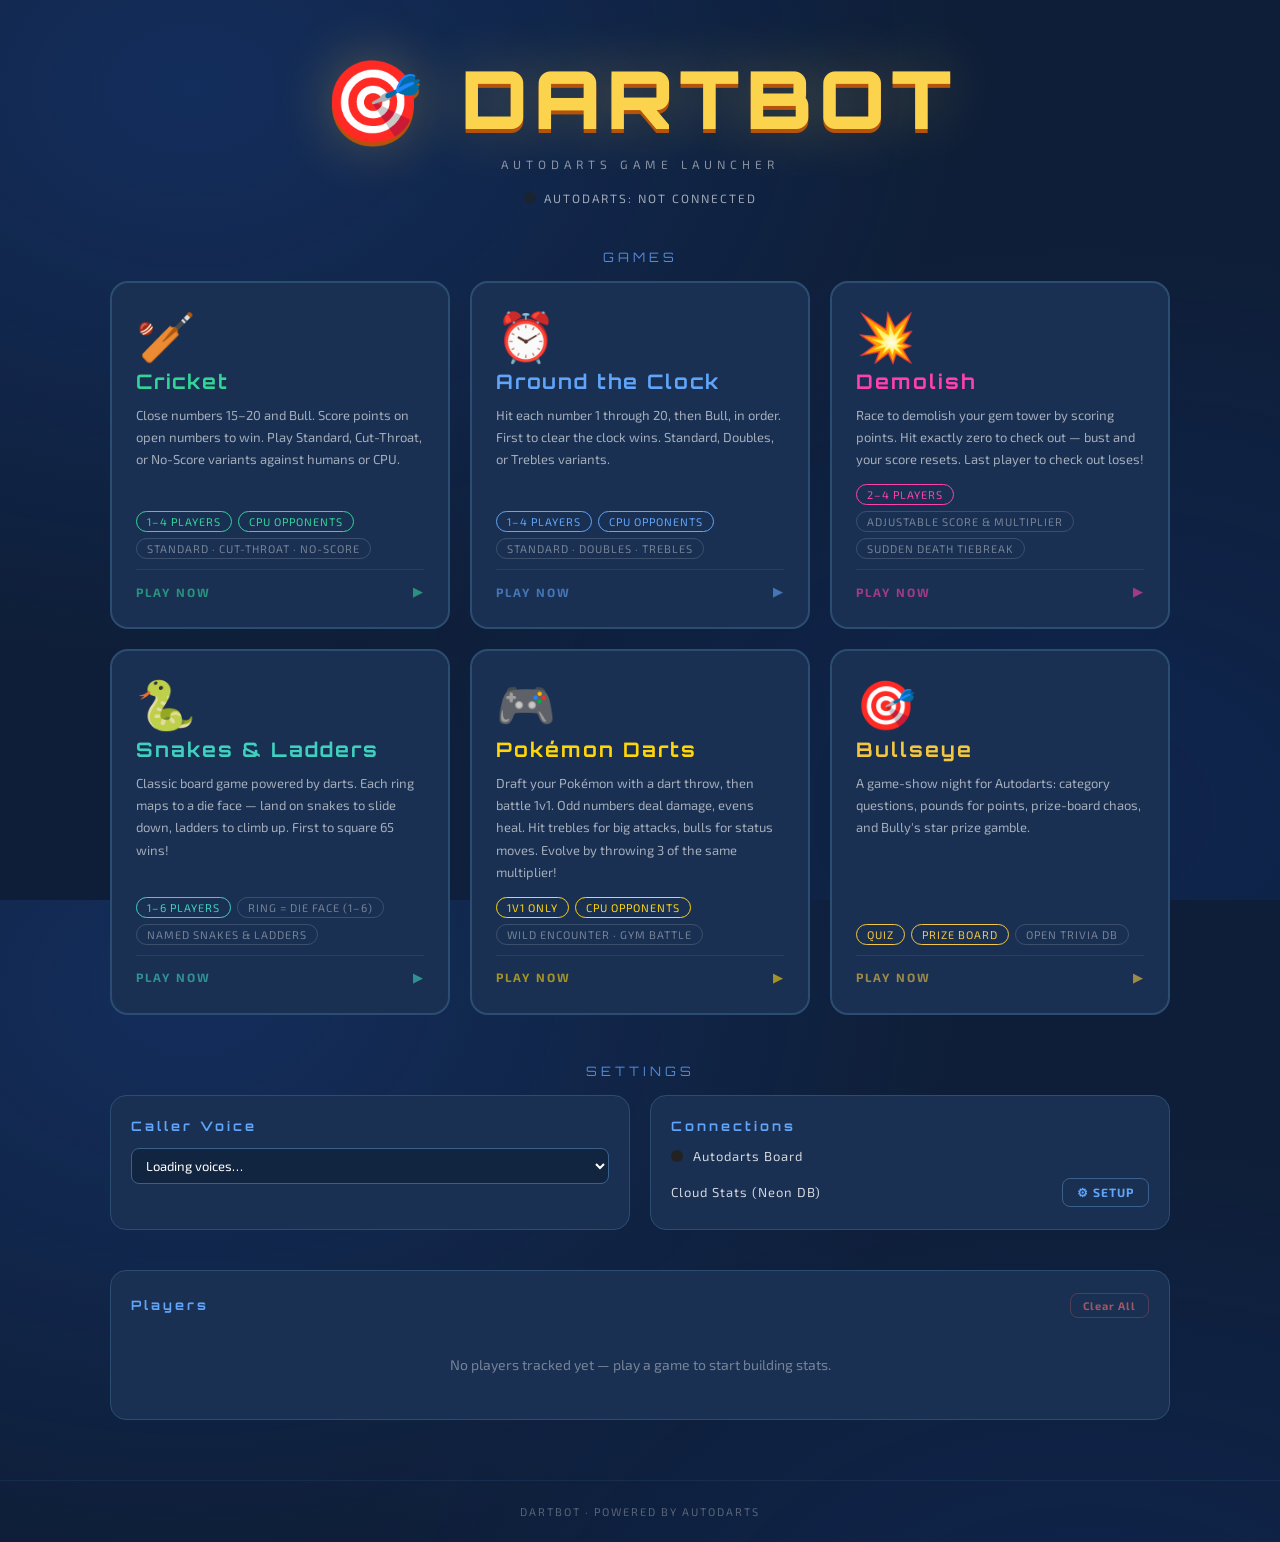
==== commit 738b181d: "Cache bust Pokemon launcher link" ====
--- a/index.html
+++ b/index.html
@@ -380,7 +380,7 @@
         <div class="card-play">Play Now <span>▶</span></div>
       </a>
 
-      <a class="game-card" href="games/Pokemon.html" style="--card-accent:#ffd60a;">
+      <a class="game-card" href="games/Pokemon.html?v=30" style="--card-accent:#ffd60a;">
         <div class="card-icon">🎮</div>
         <div class="card-title">Pokémon Darts</div>
         <div class="card-desc">Draft your Pokémon with a dart throw, then battle 1v1. Odd numbers deal damage, evens heal. Hit trebles for big attacks, bulls for status moves. Evolve by throwing 3 of the same multiplier!</div>
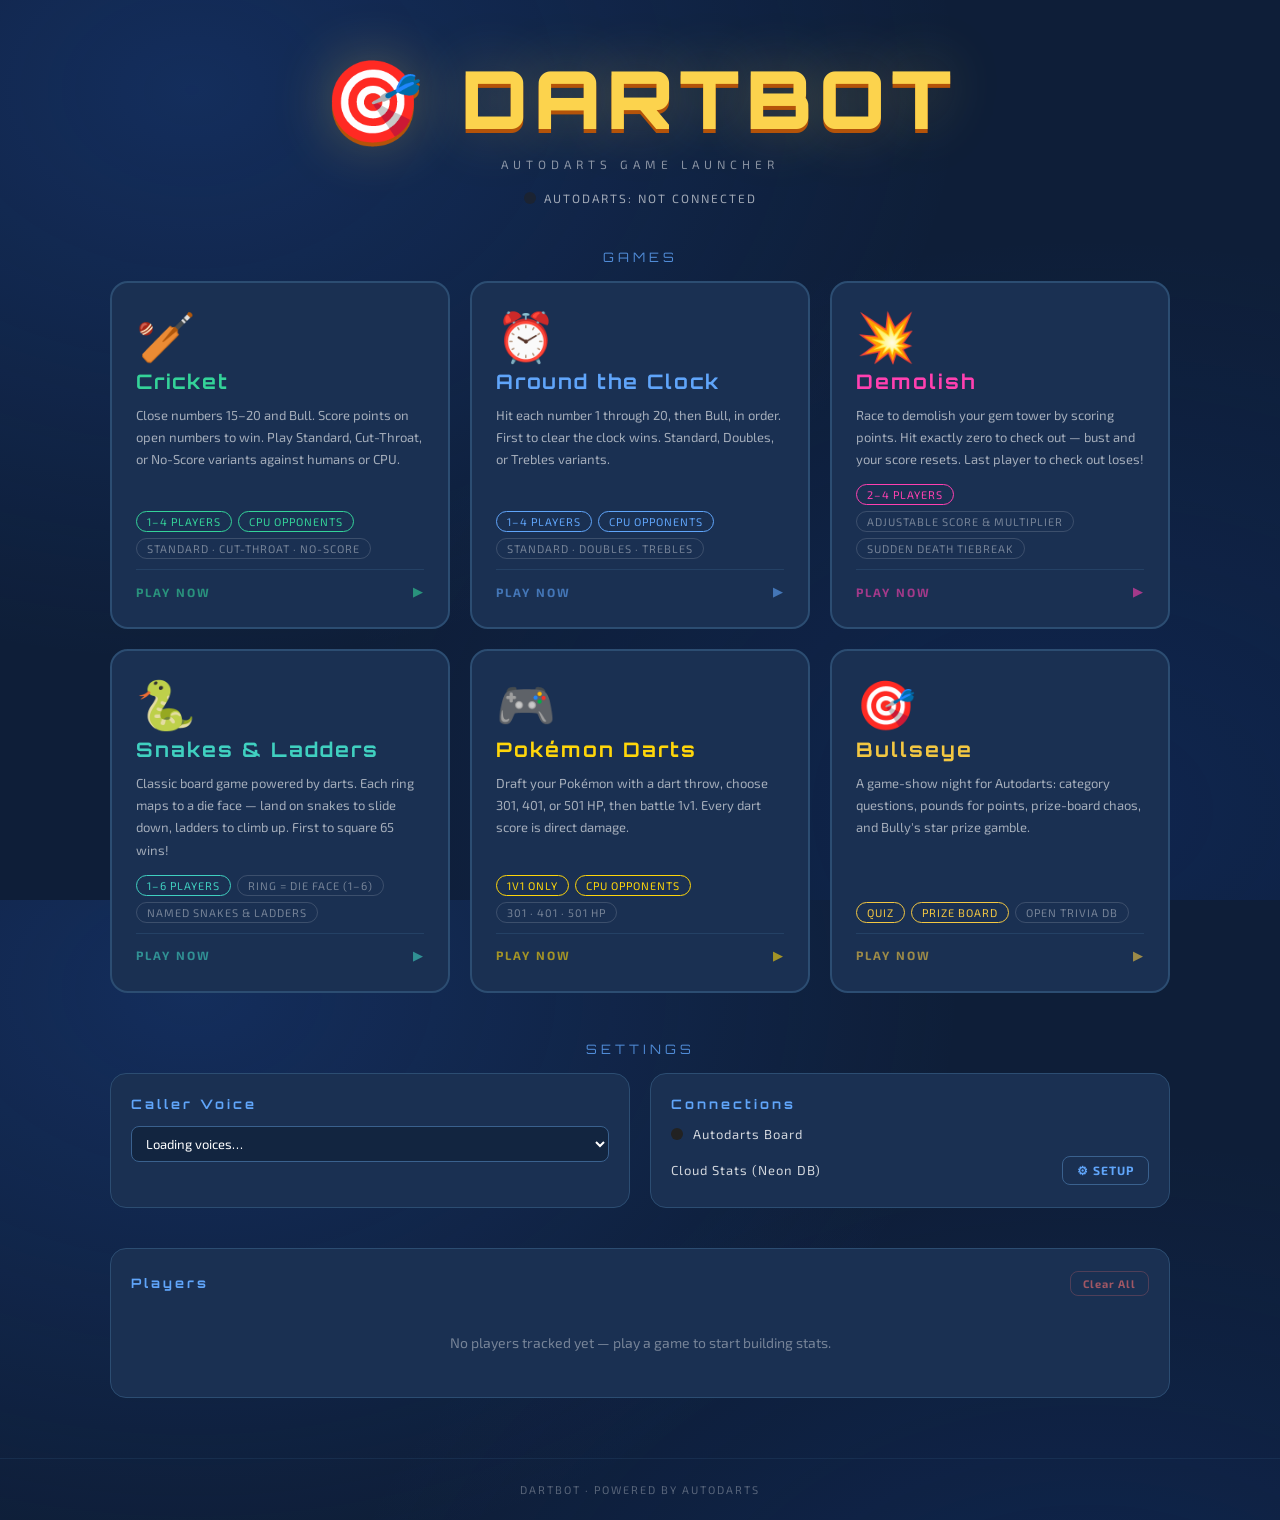
==== commit 74d81400: "Simplify Pokemon HP battle rules" ====
--- a/index.html
+++ b/index.html
@@ -380,14 +380,14 @@
         <div class="card-play">Play Now <span>▶</span></div>
       </a>
 
-      <a class="game-card" href="games/Pokemon.html?v=30" style="--card-accent:#ffd60a;">
+      <a class="game-card" href="games/Pokemon.html?v=31" style="--card-accent:#ffd60a;">
         <div class="card-icon">🎮</div>
         <div class="card-title">Pokémon Darts</div>
-        <div class="card-desc">Draft your Pokémon with a dart throw, then battle 1v1. Odd numbers deal damage, evens heal. Hit trebles for big attacks, bulls for status moves. Evolve by throwing 3 of the same multiplier!</div>
+        <div class="card-desc">Draft your Pokémon with a dart throw, choose 301, 401, or 501 HP, then battle 1v1. Every dart score is direct damage.</div>
         <div class="card-tags">
           <span class="tag accent">1v1 only</span>
           <span class="tag accent">CPU opponents</span>
-          <span class="tag">Wild Encounter · Gym Battle</span>
+          <span class="tag">301 · 401 · 501 HP</span>
         </div>
         <div class="card-play">Play Now <span>▶</span></div>
       </a>
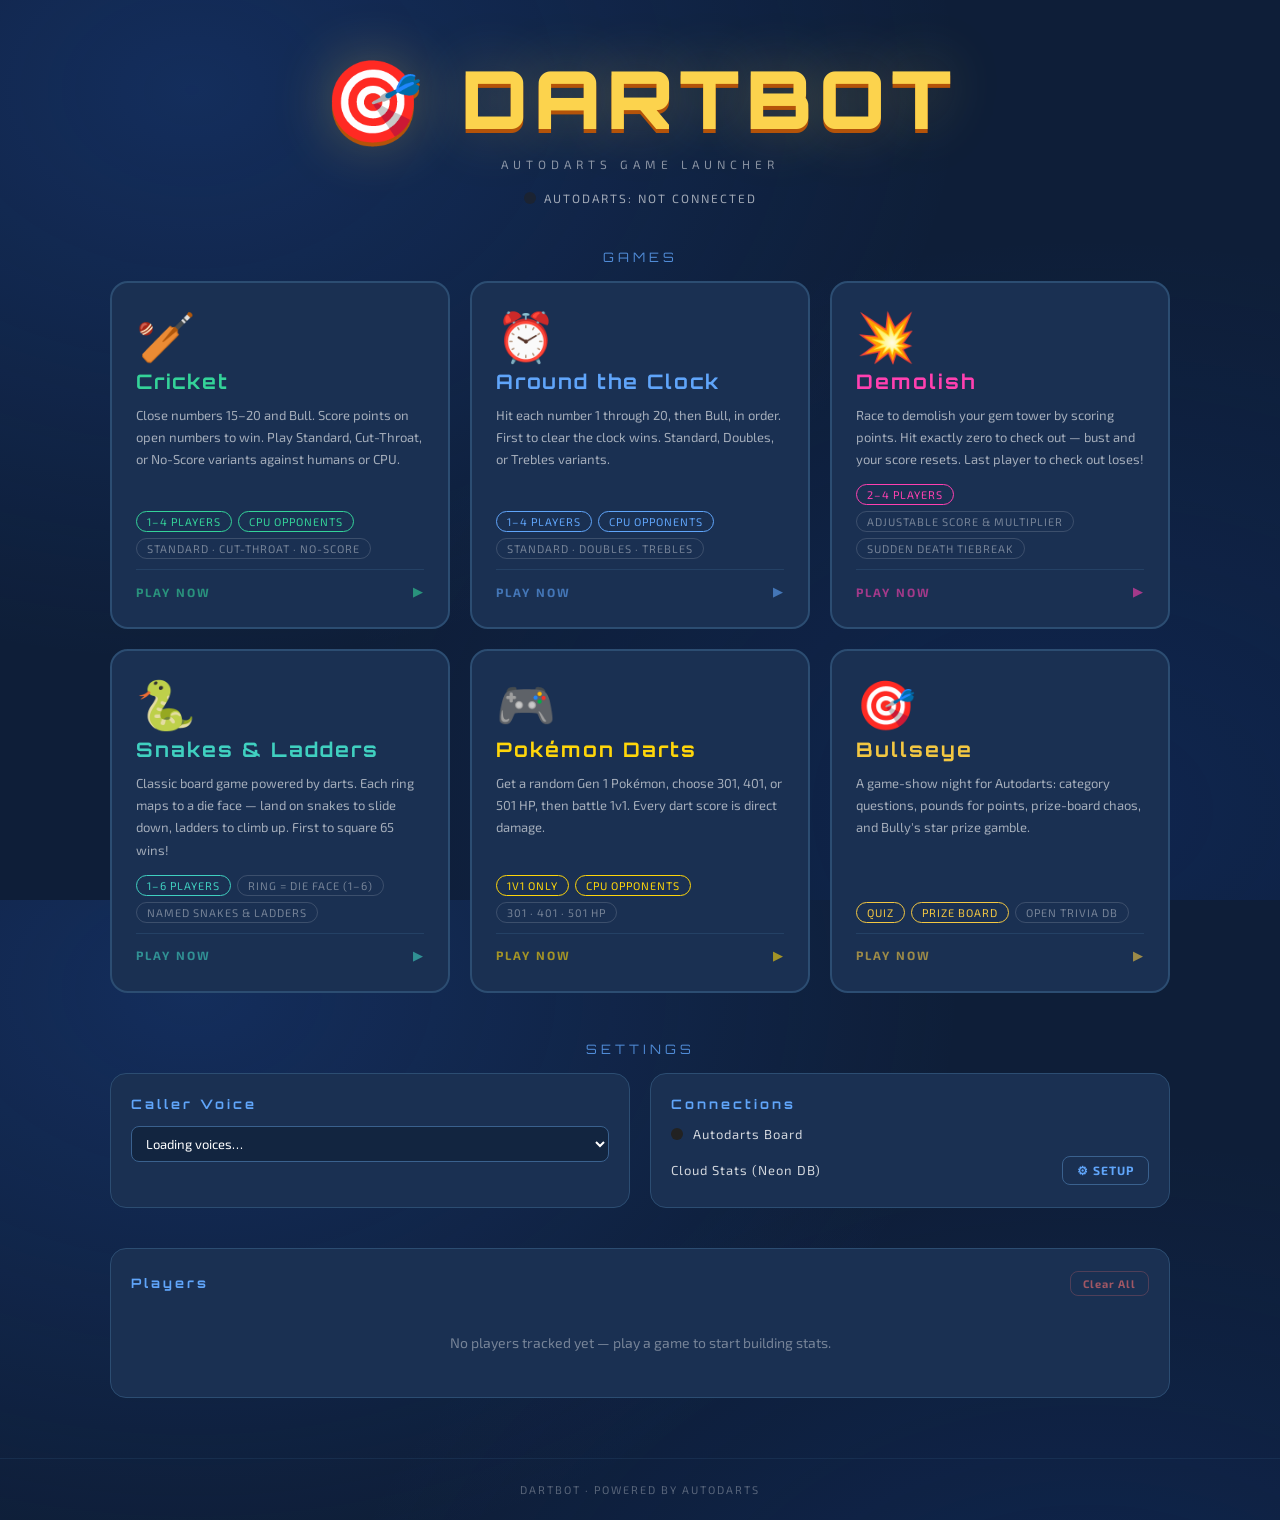
==== commit 404f36e6: "Randomize Pokemon assignment" ====
--- a/index.html
+++ b/index.html
@@ -380,10 +380,10 @@
         <div class="card-play">Play Now <span>▶</span></div>
       </a>
 
-      <a class="game-card" href="games/Pokemon.html?v=31" style="--card-accent:#ffd60a;">
+      <a class="game-card" href="games/Pokemon.html?v=32" style="--card-accent:#ffd60a;">
         <div class="card-icon">🎮</div>
         <div class="card-title">Pokémon Darts</div>
-        <div class="card-desc">Draft your Pokémon with a dart throw, choose 301, 401, or 501 HP, then battle 1v1. Every dart score is direct damage.</div>
+        <div class="card-desc">Get a random Gen 1 Pokémon, choose 301, 401, or 501 HP, then battle 1v1. Every dart score is direct damage.</div>
         <div class="card-tags">
           <span class="tag accent">1v1 only</span>
           <span class="tag accent">CPU opponents</span>
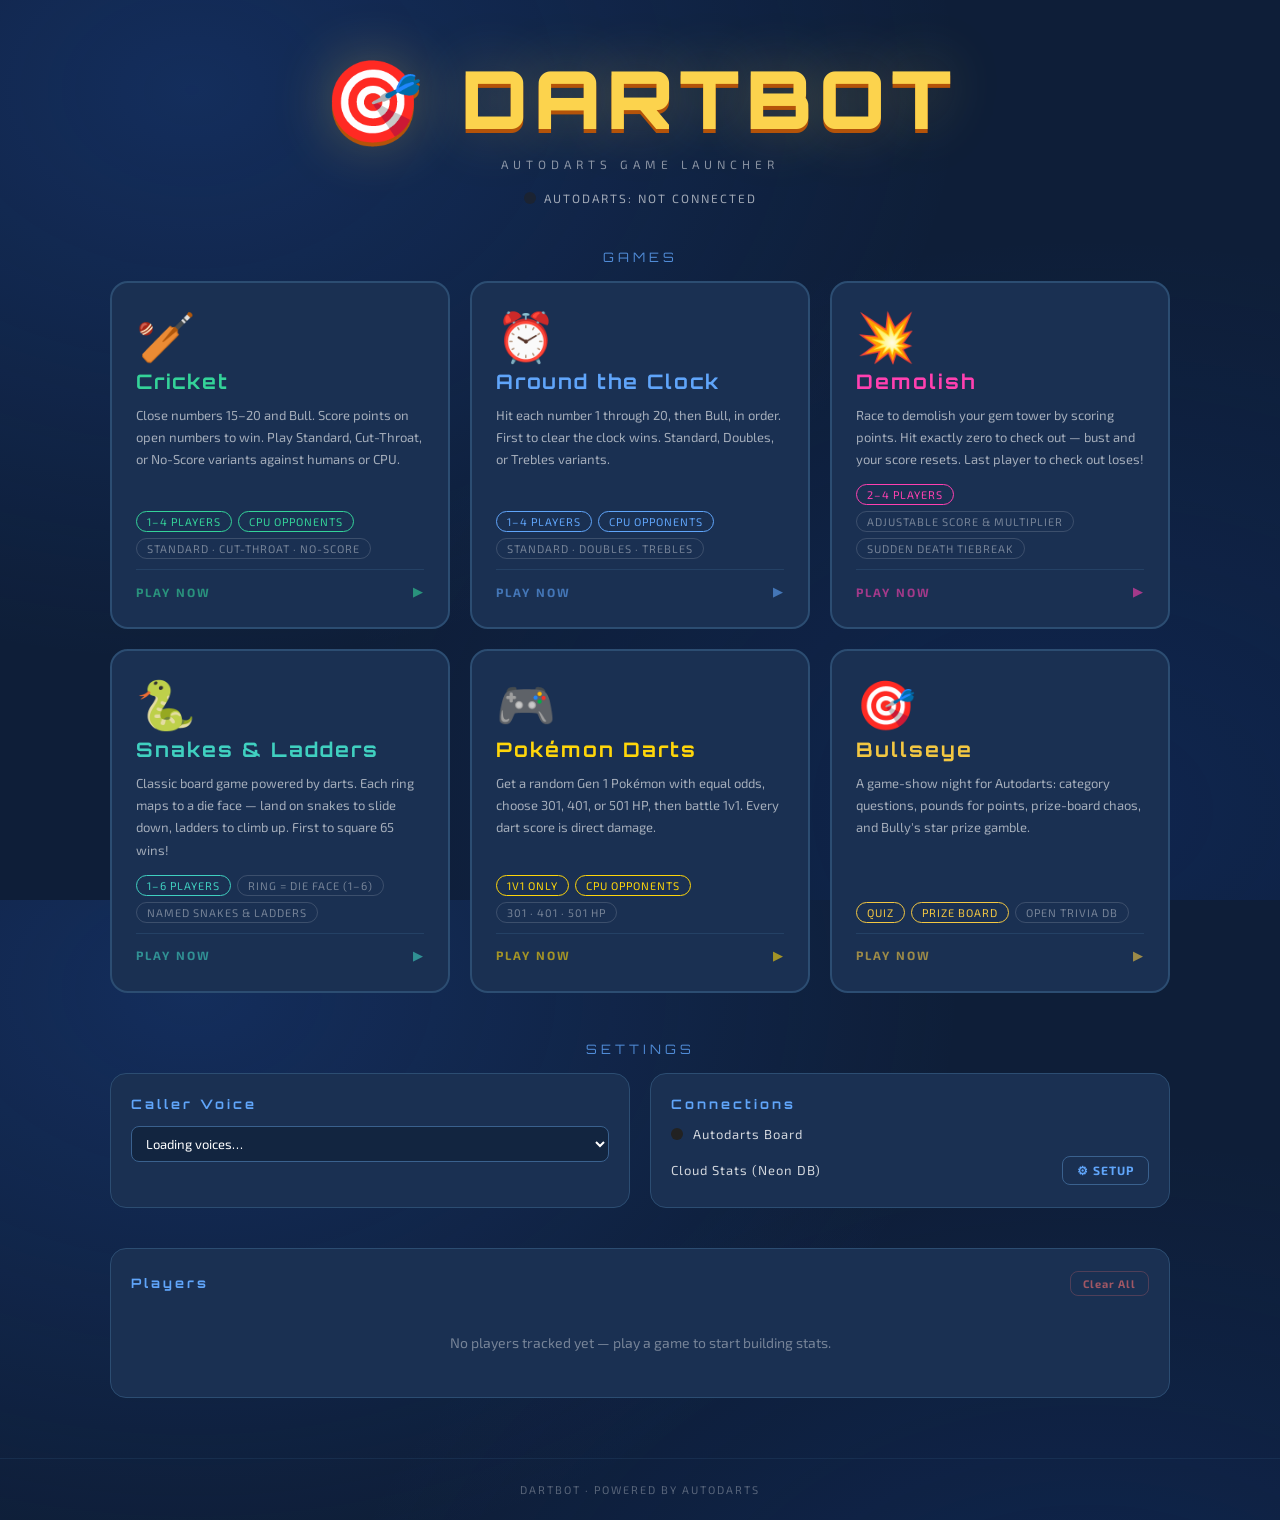
==== commit 7c421104: "Remove shiny and mega Pokemon variants" ====
--- a/index.html
+++ b/index.html
@@ -380,10 +380,10 @@
         <div class="card-play">Play Now <span>▶</span></div>
       </a>
 
-      <a class="game-card" href="games/Pokemon.html?v=32" style="--card-accent:#ffd60a;">
+      <a class="game-card" href="games/Pokemon.html?v=33" style="--card-accent:#ffd60a;">
         <div class="card-icon">🎮</div>
         <div class="card-title">Pokémon Darts</div>
-        <div class="card-desc">Get a random Gen 1 Pokémon, choose 301, 401, or 501 HP, then battle 1v1. Every dart score is direct damage.</div>
+        <div class="card-desc">Get a random Gen 1 Pokémon with equal odds, choose 301, 401, or 501 HP, then battle 1v1. Every dart score is direct damage.</div>
         <div class="card-tags">
           <span class="tag accent">1v1 only</span>
           <span class="tag accent">CPU opponents</span>
